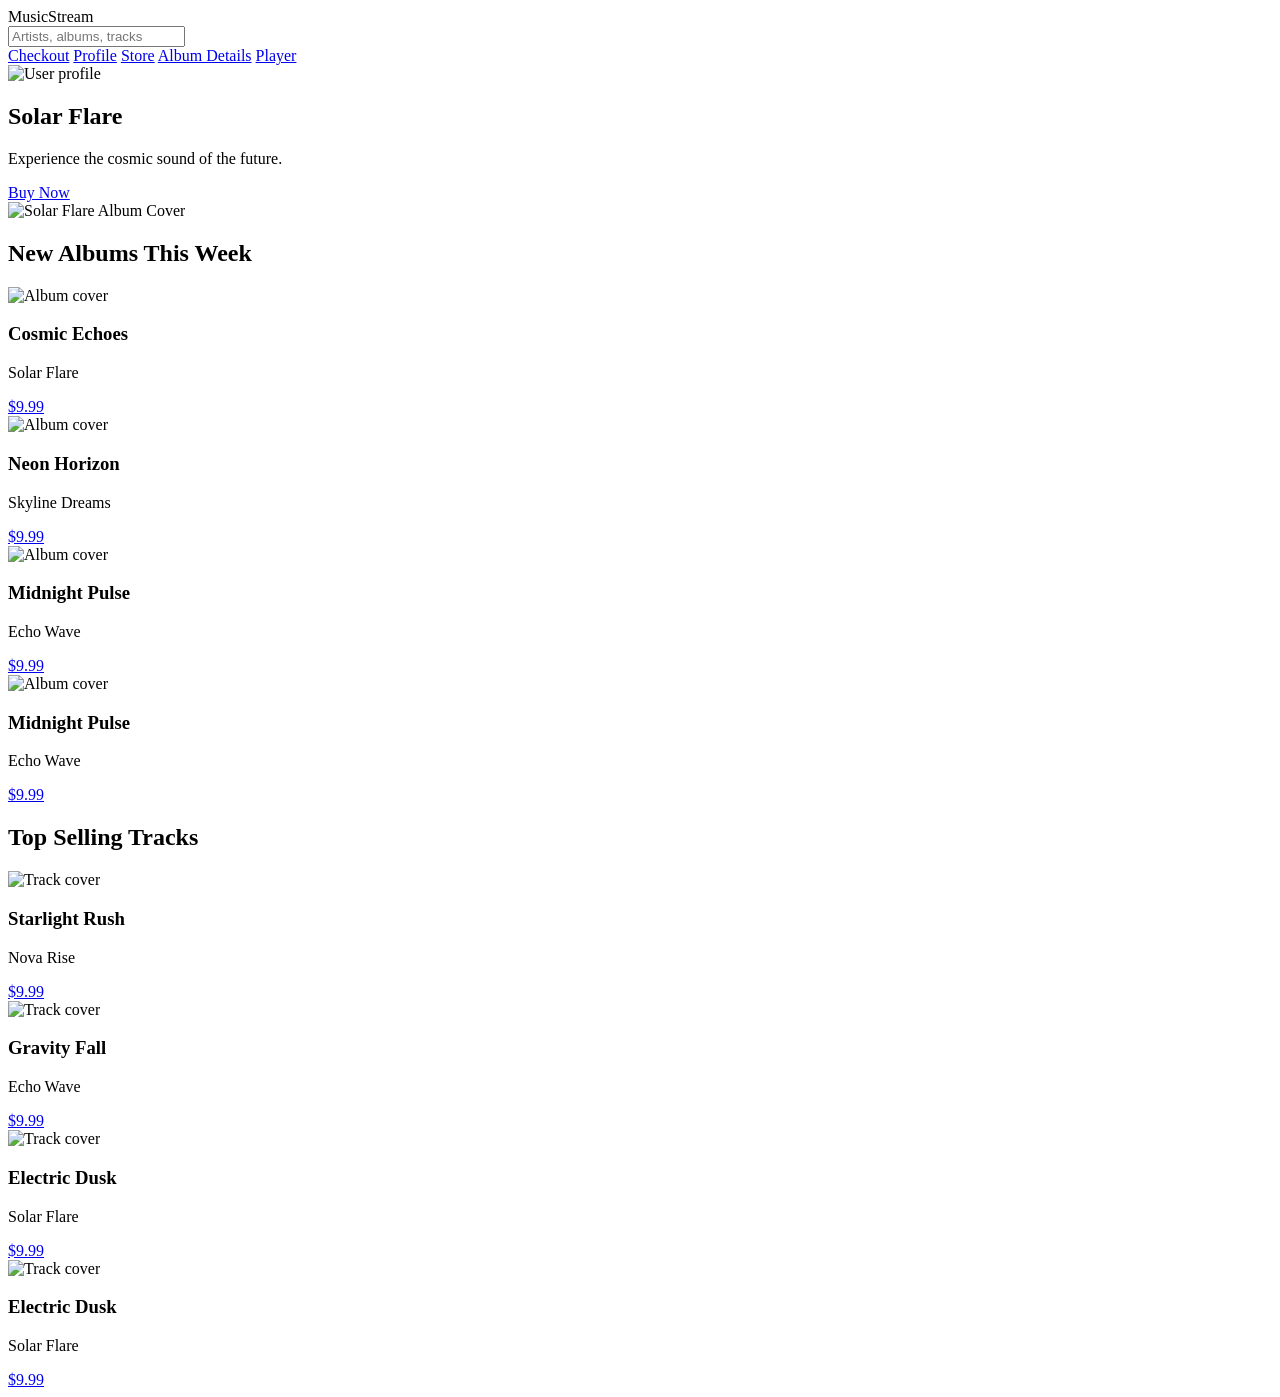
==== index.html @ a5d284c4 "feat: creacion de la estructura semantica del index" ====
<!DOCTYPE html>
<html lang="en">
<head>
    <meta charset="UTF-8">
    <meta name="viewport" content="width=device-width, initial-scale=1.0">
    <title>MusicStream</title>

    
    
    <link rel="stylesheet" href="css/main.css">
    <link rel="stylesheet" href="css/layout.css">
    <link rel="stylesheet" href="css/components.css">
</head>

<body>

<header class="header">

    <div class="logo">MusicStream</div>

    <div class="search-bar">
        <input type="text" placeholder="Artists, albums, tracks">
    </div>

    <nav class="nav-links">
        <a href="checkout.html">Checkout</a>
        <a href="profile.html">Profile</a>
        <a href="cart.html">Store</a>
        <a href="album-detail.html">Album Details</a>
        <a href="player.html">Player</a>
    </nav>

    <div class="avatar">
        <img src="assets/Perfil.jpeg" alt="User profile">
    </div>

</header>

<main>

<!-- HERO BANNER -->
  <section class="hero">

    <div class="hero-text">
        <h1>Solar Flare</h1>
        <p>Experience the cosmic sound of the future.</p>
        <a href="album-detail.html" class="btn-primary">Buy Now</a>
    </div>

    <div class="hero-image">
        <img src="assets/Portada_acdc.jpeg" alt="Solar Flare Album Cover">
    </div>

</section>



<!-- NEW ALBUMS -->
<section class="albums-section">

    <h2>New Albums This Week</h2>

    <div class="albums-grid">

        <article class="card album-card">
            <img src="assets/High Voltage__(1976).jpeg" alt="Album cover">
            <h3>Cosmic Echoes</h3>
            <p>Solar Flare</p>
             <a href="album-detail.html" class="btn-price">$9.99</a>
        </article>

        <article class="card album-card">
            <img src="assets/Let There Be Rock_(1977).jpeg" alt="Album cover">
            <h3>Neon Horizon</h3>
            <p>Skyline Dreams</p>
             <a href="album-detail.html" class="btn-price">$9.99</a>
        </article>

        <article class="card album-card">
            <img src="assets/Highway To Hell_(1979).jpeg" alt="Album cover">
            <h3>Midnight Pulse</h3>
            <p>Echo Wave</p>
            <a href="album-detail.html" class="btn-price">$9.99</a>
        </article>

        <article class="card album-card">
            <img src="assets/Back In Black_(1980).jpeg" alt="Album cover">
            <h3>Midnight Pulse</h3>
            <p>Echo Wave</p>
            <a href="album-detail.html" class="btn-price">$9.99</a>
        </article>

    

    </div>

</section>

<!-- TOP SELLING TRACKS -->
<section class="albums-section">

    <h2>Top Selling Tracks</h2>

    <div class="albums-grid">

        <article class="card">
            <img src="assets/For Those About to Rock_(1981).jpeg" alt="Track cover">
            <h3>Starlight Rush</h3>
            <p>Nova Rise</p>
             <a href="album-detail.html" class="btn-price">$9.99</a>
        </article>

        <article class="card">
            <img src="assets/The Razors Edge_(1990).jpeg" alt="Track cover">
            <h3>Gravity Fall</h3>
            <p>Echo Wave</p>
            <a href="album-detail.html" class="btn-price">$9.99</a>
        </article>

        <article class="card">
            <img src="assets/Black Ice (2008).jpeg" alt="Track cover">
            <h3>Electric Dusk</h3>
            <p>Solar Flare</p>
            <a href="album-detail.html" class="btn-price">$9.99</a>
        </article>

        <article class="card">
            <img src="assets/Power Up (2020).jpeg" alt="Track cover">
            <h3>Electric Dusk</h3>
            <p>Solar Flare</p>
            <a href="album-detail.html" class="btn-price">$9.99</a>
        </article>

    </div>

</section>


</main>



</body>
</html>
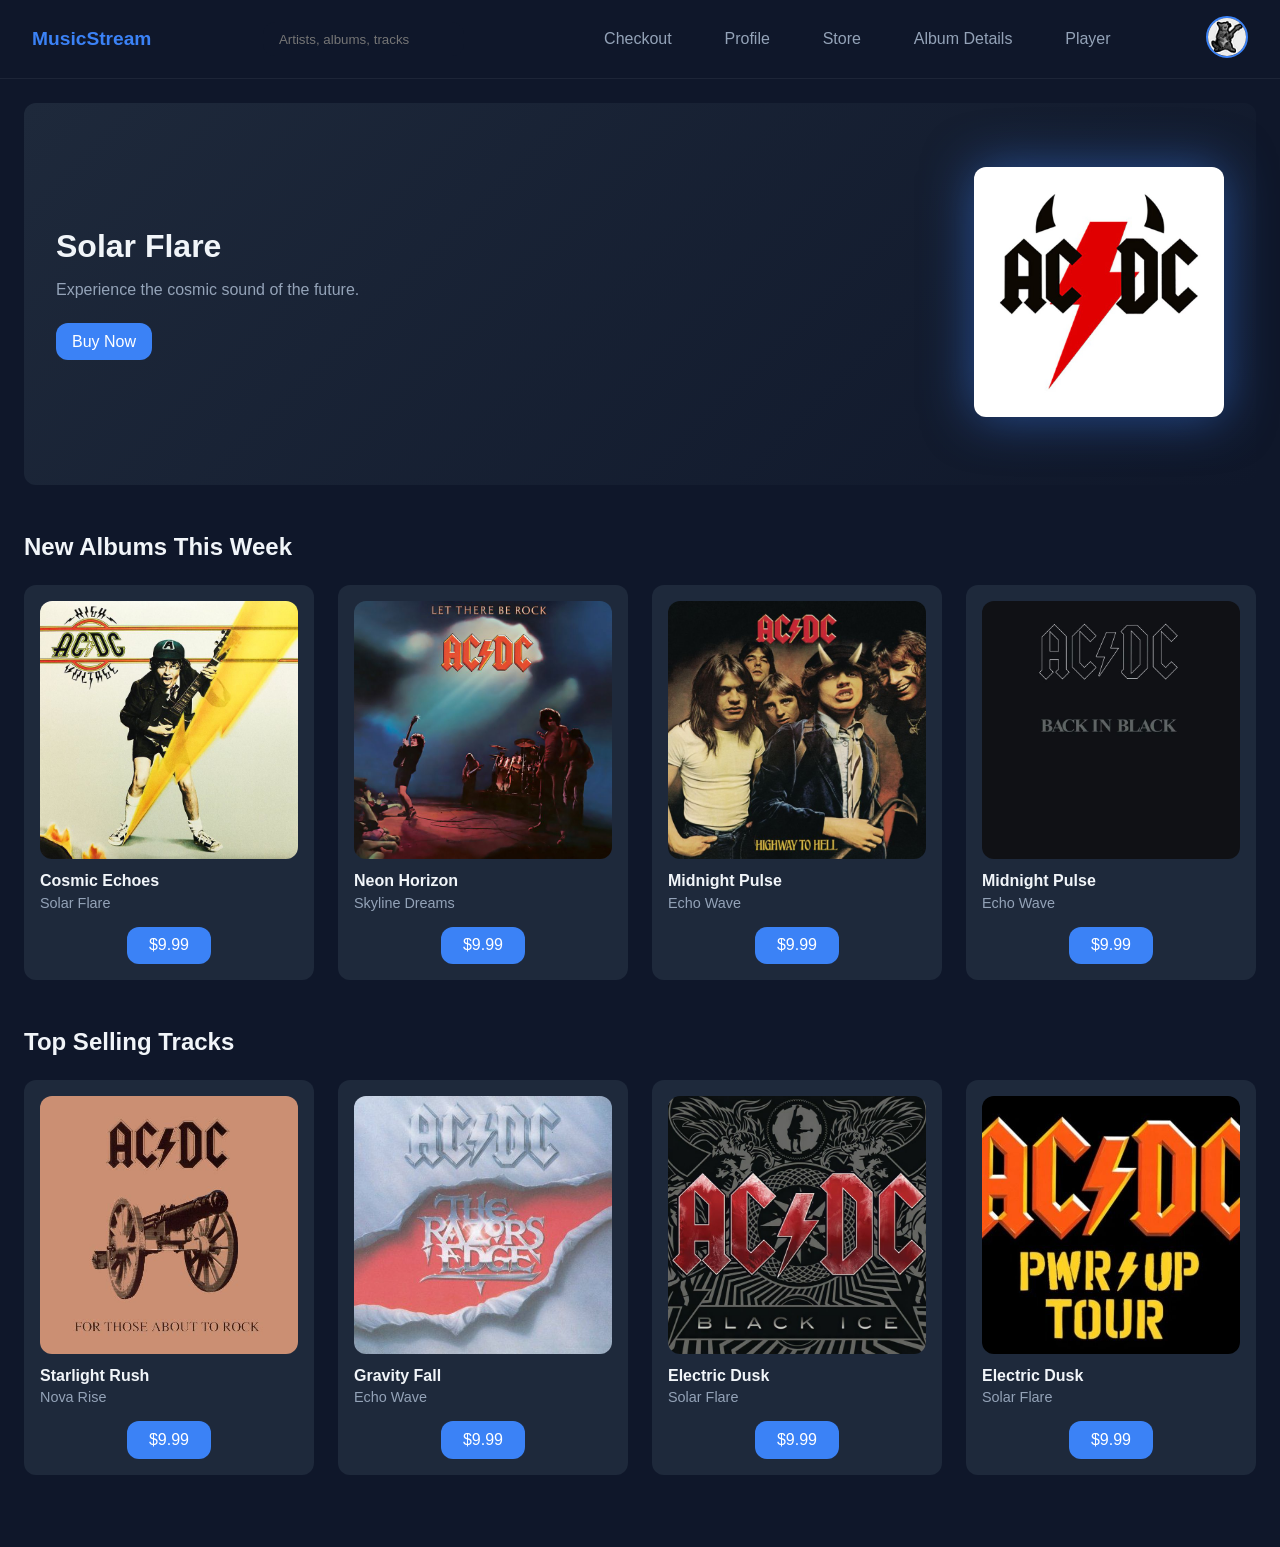
==== commit f4673352: "feat: Se agregan FAVICON para uso de la página" ====
--- a/index.html
+++ b/index.html
@@ -4,9 +4,11 @@
     <meta charset="UTF-8">
     <meta name="viewport" content="width=device-width, initial-scale=1.0">
     <title>MusicStream</title>
-
-    
-    
+    <link rel="icon" type="image/png" href="assets/favicon/favicon-96x96.png" sizes="96x96" />
+    <link rel="icon" type="image/svg+xml" href="assets/favicon/favicon.svg" />
+    <link rel="shortcut icon" href="assets/favicon/favicon.ico" />
+    <link rel="apple-touch-icon" sizes="180x180" href="assets/favicon/apple-touch-icon.png" />
+    <link rel="manifest" href="assets/favicon/site.webmanifest" />    
     <link rel="stylesheet" href="css/main.css">
     <link rel="stylesheet" href="css/layout.css">
     <link rel="stylesheet" href="css/components.css">
--- a/css/main.css
+++ b/css/main.css
@@ -0,0 +1,43 @@
+/* =========================
+   RESET BASE
+========================= */
+
+* {
+    margin: 0;
+    padding: 0;
+    box-sizing: border-box;
+}
+
+/* =========================
+   VARIABLES (Design System)
+========================= */
+
+:root {
+    --bg-primary: #0f172a;
+    --bg-secondary: #1e293b;
+    --accent: #3b82f6;
+    --text-primary: #f1f5f9;
+    --text-secondary: #94a3b8;
+    --radius: 12px;
+    --transition: 0.3s ease;
+}
+
+/* =========================
+   BASE
+========================= */
+
+body {
+    font-family: 'Poppins', sans-serif;
+    background-color: var(--bg-primary);
+    color: var(--text-primary);
+    min-height: 100vh;
+}
+
+a {
+    text-decoration: none;
+    color: inherit;
+}
+
+body {
+    font-family: Arial, Helvetica, sans-serif;
+}
--- a/css/layout.css
+++ b/css/layout.css
@@ -0,0 +1,690 @@
+/* =========================
+   HEADER GLOBAL
+========================= */
+
+.header {
+    background-color: var(--bg-secondary);
+    padding: 1rem;
+    display: grid;
+    gap: 1rem;
+}
+.header {
+    display: flex;
+    justify-content: space-between;
+    align-items: center;
+    padding: 1rem 2rem;
+}
+
+.logo a {
+    font-weight: 700;
+    text-decoration: none;
+    color: var(--text-primary);
+}
+
+.nav-links a {
+    margin-left: 1.5rem;
+    text-decoration: none;
+    color: var(--text-secondary);
+    transition: var(--transition);
+}
+
+.nav-links a:hover {
+    color: var(--accent);
+}
+
+
+/* Logo */
+.logo {
+    font-weight: 700;
+    font-size: 1.2rem;
+    color: var(--accent);
+}
+
+/* Search Bar */
+.search-bar input {
+    width: 100%;
+    padding: 0.6rem 1rem;
+    border-radius: var(--radius);
+    border: none;
+    background-color: var(--bg-primary);
+    color: var(--text-primary);
+}
+
+/* Nav */
+.nav-links {
+    display: flex;
+    gap: 1.5rem;
+}
+
+.nav-links a {
+    color: var(--text-secondary);
+    transition: var(--transition);
+}
+
+.nav-links a:hover {
+    color: var(--accent);
+}
+
+/* Avatar */
+.avatar img {
+    width: 36px;
+    height: 36px;
+    border-radius: 50%;
+    object-fit: cover;
+}
+
+/* =========================
+   HEADER DESKTOP
+========================= */
+
+@media (min-width: 768px) {
+    .header {
+        grid-template-columns: auto 1fr auto auto;
+        align-items: center;
+    }
+
+    .search-bar {
+        padding: 0 1rem;
+    }
+}
+
+/* =========================
+   MAIN CONTAINER
+========================= */
+
+main {
+    padding: 1.5rem;
+}
+/* =========================
+   HERO SECTION
+========================= */
+.hero {
+    display: grid;
+    gap: 2rem;
+    align-items: center;
+    background: linear-gradient(
+        135deg,
+        #1e293b,
+        #0f172a
+    );
+    padding: 4rem 2rem;
+    border-radius: var(--radius);
+    margin-bottom: 3rem;
+}
+
+.hero-text h1 {
+    font-size: 2rem;
+    margin-bottom: 1rem;
+}
+
+.hero-text p {
+    color: var(--text-secondary);
+    margin-bottom: 1.5rem;
+}
+
+.hero-image img {
+    width: 250px;
+    max-width: 100%;
+    border-radius: var(--radius);
+    box-shadow: 0 0 50px rgba(59, 130, 246, 0.5);
+}
+
+/* Desktop layout */
+@media (min-width: 768px) {
+    .hero {
+        grid-template-columns: 1fr auto;
+    }
+}
+
+/* =========================
+   ALBUMS SECTION
+========================= */
+
+.albums-section {
+    margin-bottom: 3rem;
+}
+
+.albums-section h2 {
+    margin-bottom: 1.5rem;
+}
+
+.albums-grid {
+    display: grid;
+    grid-template-columns: repeat(2, 1fr);
+    gap: 1.5rem;
+}
+
+@media (min-width: 768px) {
+    .albums-grid {
+        grid-template-columns: repeat(4, 1fr);
+    }
+}
+
+/* Detalles de albunes Página 2*/
+
+/* =========================
+   ALBUM HEADER
+========================= */
+
+.album-header {
+    display: grid;
+    gap: 2rem;
+    margin-bottom: 3rem;
+}
+
+.album-cover img {
+    width: 100%;
+    border-radius: var(--radius);
+}
+
+.album-meta h1 {
+    font-size: 2rem;
+    margin-bottom: 0.5rem;
+}
+
+.album-meta h2 {
+    font-weight: 400;
+    color: var(--text-secondary);
+    margin-bottom: 1rem;
+}
+
+.album-year,
+.album-genre {
+    color: var(--text-secondary);
+    margin-bottom: 0.5rem;
+}
+
+@media (min-width: 768px) {
+    .album-header {
+        grid-template-columns: 1fr 1fr;
+        align-items: center;
+    }
+}
+
+/* =========================
+   TRACKLIST TABLE
+========================= */
+
+.tracklist-section {
+    margin-bottom: 3rem;
+}
+
+.tracklist-section h2 {
+    margin-bottom: 1.5rem;
+}
+
+.track-table {
+    width: 100%;
+    border-collapse: collapse;
+}
+
+.track-table th {
+    text-align: left;
+    padding-bottom: 0.8rem;
+    color: var(--text-secondary);
+    font-weight: 500;
+    border-bottom: 1px solid rgba(255,255,255,0.2);
+}
+
+.track-table td {
+    padding: 0.8rem 0;
+    border-bottom: 1px solid rgba(255,255,255,0.05);
+}
+
+/* Hover effect (reproducible feel) */
+.track-table tbody tr:hover {
+    background-color: rgba(255,255,255,0.05);
+    cursor: pointer;
+}
+
+/* =========================
+   INFO TABS
+========================= */
+
+.info-tabs {
+    margin-bottom: 4rem;
+}
+
+.tabs-nav {
+    display: flex;
+    gap: 2rem;
+    border-bottom: 1px solid rgba(255,255,255,0.2);
+    margin-bottom: 1.5rem;
+}
+
+.tab-btn {
+    background: none;
+    border: none;
+    color: var(--text-secondary);
+    padding: 0.5rem 0;
+    cursor: pointer;
+    font-size: 1rem;
+    position: relative;
+    transition: var(--transition);
+}
+
+.tab-btn:hover {
+    color: var(--accent);
+}
+
+.tab-btn.active {
+    color: var(--accent);
+}
+
+.tab-btn.active::after {
+    content: "";
+    position: absolute;
+    bottom: -1px;
+    left: 0;
+    width: 100%;
+    height: 2px;
+    background-color: var(--accent);
+}
+
+.tab-panel h3 {
+    margin-bottom: 1rem;
+}
+
+.tab-panel p {
+    color: var(--text-secondary);
+    line-height: 1.6;
+}
+/* Reproduccion de canciones pagina 3*/
+/* =========================
+   PRIMARY MUSIC PLAYER
+========================= */
+
+.player-layout {
+    display: grid;
+    gap: 3rem;
+    padding: 2rem;
+}
+
+/* Main Player */
+.player-main {
+    text-align: center;
+}
+
+.player-cover img {
+    width: 300px;
+    max-width: 100%;
+    border-radius: var(--radius);
+    box-shadow: 0 0 40px rgba(255, 0, 150, 0.4);
+    margin-bottom: 2rem;
+}
+
+.player-main h1 {
+    margin-bottom: 0.5rem;
+}
+
+.player-main h2 {
+    color: var(--text-secondary);
+    margin-bottom: 2rem;
+}
+
+/* Progress Bar */
+.progress-bar {
+    height: 6px;
+    background: rgba(255,255,255,0.1);
+    border-radius: 10px;
+    margin-bottom: 1.5rem;
+    position: relative;
+}
+
+.progress {
+    width: 40%;
+    height: 100%;
+    background: var(--accent);
+    border-radius: 10px;
+}
+
+/* Controls */
+.player-controls {
+    display: flex;
+    justify-content: center;
+    gap: 2rem;
+    margin-bottom: 1.5rem;
+}
+
+.player-controls button {
+    background: none;
+    border: none;
+    font-size: 1.5rem;
+    color: var(--text-primary);
+    cursor: pointer;
+    transition: var(--transition);
+}
+
+.player-controls button:hover {
+    color: var(--accent);
+}
+
+.play-btn {
+    font-size: 2rem;
+}
+
+/* Volume */
+.volume-control input {
+    width: 200px;
+}
+
+/* Up Next */
+.up-next h3 {
+    margin-bottom: 1rem;
+}
+
+.up-next ul {
+    list-style: none;
+    padding: 0;
+}
+
+.up-next li {
+    padding: 0.6rem 0;
+    border-bottom: 1px solid rgba(255,255,255,0.05);
+}
+
+/* Desktop Layout */
+@media (min-width: 992px) {
+    .player-layout {
+        grid-template-columns: 2fr 1fr;
+        align-items: center;
+    }
+
+    .up-next {
+        border-left: 1px solid rgba(255,255,255,0.1);
+        padding-left: 2rem;
+    }
+}
+/* =========================
+   UP NEXT LIST
+========================= */
+
+.upnext-list {
+    list-style: none;
+    padding: 0;
+}
+
+.upnext-item {
+    display: flex;
+    align-items: center;
+    gap: 1rem;
+    padding: 0.6rem 0;
+    border-bottom: 1px solid rgba(255,255,255,0.05);
+    cursor: pointer;
+    transition: var(--transition);
+}
+
+.upnext-item:hover {
+    background-color: rgba(255,255,255,0.05);
+}
+
+.upnext-item img {
+    width: 45px;
+    height: 45px;
+    object-fit: cover;
+    border-radius: 6px;
+}
+
+.track-number {
+    color: var(--text-secondary);
+    margin-right: 0.3rem;
+}
+
+.track-title {
+    font-weight: 500;
+}
+
+/* Seccion de compras pagina 4*/
+
+/* =========================
+   SHOPPING CART
+========================= */
+
+.cart-layout {
+    display: grid;
+    gap: 3rem;
+    padding: 2rem;
+}
+
+.cart-item {
+    display: grid;
+    grid-template-columns: auto 1fr auto auto;
+    align-items: center;
+    gap: 1rem;
+    padding: 1rem 0;
+    border-bottom: 1px solid rgba(255,255,255,0.05);
+}
+
+.item-qty {
+    color: var(--text-secondary);
+}
+
+.cart-item img {
+    width: 70px;
+    border-radius: var(--radius);
+}
+
+.item-info h3 {
+    margin-bottom: 0.3rem;
+}
+
+.cart-item input {
+    width: 60px;
+    padding: 0.3rem;
+}
+
+.remove-btn {
+    background: none;
+    border: none;
+    cursor: pointer;
+    font-size: 1.2rem;
+}
+
+/* Summary */
+.cart-summary {
+    background: var(--bg-secondary);
+    padding: 2rem;
+    border-radius: var(--radius);
+}
+
+.summary-row,
+.summary-total {
+    display: flex;
+    justify-content: space-between;
+    margin-bottom: 1rem;
+}
+
+.summary-total {
+    font-weight: 600;
+    font-size: 1.2rem;
+}
+
+.checkout-btn {
+    display: block;
+    text-align: center;
+    margin-top: 1.5rem;
+}
+
+/* Desktop Layout */
+@media (min-width: 992px) {
+    .cart-layout {
+        grid-template-columns: 2fr 1fr;
+    }
+}
+/* Seccion de pago pagina 5*/
+/* =========================
+   CHECKOUT PAGE
+========================= */
+
+.checkout-container {
+    display: grid;
+    gap: 2rem;
+    margin-top: 2rem;
+}
+
+.checkout-section {
+    background-color: var(--bg-secondary);
+    padding: 1.5rem;
+    border-radius: var(--radius);
+    margin-bottom: 2rem;
+}
+
+.checkout-section h2 {
+    margin-bottom: 1rem;
+}
+
+.summary-item {
+    display: grid;
+    grid-template-columns: auto 1fr auto;
+    align-items: center;
+    gap: 1rem;
+    margin-bottom: 1rem;
+}
+
+.summary-item img {
+    width: 60px;
+    border-radius: var(--radius);
+}
+
+.summary-info p {
+    margin: 0;
+    font-weight: 500;
+}
+
+.summary-info small {
+    color: var(--text-secondary);
+}
+
+
+.payment-options {
+    display: flex;
+    gap: 1rem;
+    margin-bottom: 1rem;
+}
+
+.payment-card {
+    background-color: var(--bg-primary);
+    padding: 0.6rem 1rem;
+    border-radius: var(--radius);
+    cursor: pointer;
+}
+
+.form-group input,
+.form-row input {
+    width: 100%;
+    padding: 0.6rem;
+    border-radius: var(--radius);
+    border: none;
+    background-color: var(--bg-primary);
+    color: var(--text-primary);
+}
+
+.form-group {
+    margin-bottom: 1rem;
+}
+
+.form-row {
+    display: flex;
+    gap: 1rem;
+    margin-bottom: 1rem;
+}
+
+.checkout-summary {
+    background-color: var(--bg-secondary);
+    padding: 1.5rem;
+    border-radius: var(--radius);
+    height: fit-content;
+}
+
+.summary-item,
+.summary-total {
+    display: flex;
+    justify-content: space-between;
+    margin-bottom: 0.8rem;
+}
+
+.summary-total {
+    font-weight: 700;
+}
+
+.place-order {
+    width: 100%;
+    margin-top: 1rem;
+}
+
+/* Desktop layout */
+@media (min-width: 768px) {
+    .checkout-container {
+        grid-template-columns: 2fr 1fr;
+    }
+}
+
+/* Perfil de usuario pagina 6*/
+
+.header {
+    display: flex;
+    justify-content: space-between;
+    align-items: center;
+    padding: 1rem 2rem;
+    background-color: #0f172a;
+    border-bottom: 1px solid rgba(255, 255, 255, 0.06);
+    position: sticky;
+    top: 0;
+    z-index: 100;
+}
+
+.logo a {
+    font-weight: 700;
+    font-size: 1.25rem;
+    text-decoration: none;
+    color: var(--text-primary);
+    letter-spacing: 0.5px;
+}
+
+.nav-links {
+    display: flex;
+    align-items: center;
+}
+
+.nav-links a {
+    margin-left: 1.8rem;
+    text-decoration: none;
+    color: var(--text-secondary);
+    transition: 0.3s ease;
+    font-weight: 500;
+    position: relative;
+}
+
+/* efecto línea elegante al pasar el mouse */
+.nav-links a::after {
+    content: "";
+    position: absolute;
+    left: 0;
+    bottom: -4px;
+    width: 0%;
+    height: 2px;
+    background-color: #3b82f6;
+    transition: 0.3s ease;
+}
+
+.nav-links a:hover {
+    color: #3b82f6;
+}
+
+.nav-links a:hover::after {
+    width: 100%;
+}
+
+.avatar img {
+    width: 42px;
+    height: 42px;
+    border-radius: 50%;
+    object-fit: cover;
+    border: 2px solid #3b82f6;
+    transition: 0.3s ease;
+}
+
+.avatar img:hover {
+    transform: scale(1.05);
+}
+
--- a/css/components.css
+++ b/css/components.css
@@ -0,0 +1,105 @@
+/* =========================
+   BUTTONS
+========================= */
+
+.btn-primary {
+    background-color: var(--accent);
+    color: white;
+    padding: 0.6rem 1rem;
+    border-radius: var(--radius);
+    transition: var(--transition);
+    display: inline-block;
+}
+
+.btn-primary:hover {
+    opacity: 0.8;
+}
+
+.btn-price {
+    margin-top: 1rem;
+    align-self: center;
+    background-color: var(--accent);
+    color: white;
+    padding: 0.6rem 1.4rem;
+    border-radius: var(--radius);
+    font-size: 1rem;
+    font-weight: 500;
+    transition: var(--transition);
+}
+
+.btn-price:hover {
+    opacity: 0.85;
+    transform: scale(1.05);
+}
+
+
+
+/* =========================
+   CARD
+========================= */
+
+.card {
+    background-color: var(--bg-secondary);
+    padding: 1rem;
+    border-radius: var(--radius);
+    transition: var(--transition);
+    display: flex;
+    flex-direction: column;
+}
+
+
+.card:hover {
+    transform: translateY(-4px);
+}
+
+.card img {
+    width: 100%;
+    aspect-ratio: 1 / 1;
+    object-fit: cover;
+    border-radius: var(--radius);
+    margin-bottom: 0.8rem;
+}
+
+.card h3 {
+    font-size: 1rem;
+    margin-bottom: 0.3rem;
+}
+
+.card p {
+    font-size: 0.9rem;
+    color: var(--text-secondary);
+}
+
+/* Botones, pagina secundaria /*
+
+/* =========================
+   ALBUM ACTIONS
+========================= */
+
+.btn-cart {
+    display: inline-block;
+    margin-top: 1.5rem;
+    font-size: 1rem;
+    padding: 0.8rem 1.5rem;
+}
+
+.secondary-actions {
+    margin-top: 1rem;
+    display: flex;
+    gap: 1rem;
+}
+
+.btn-secondary {
+    background-color: transparent;
+    border: 1px solid var(--accent);
+    color: var(--accent);
+    padding: 0.5rem 1rem;
+    border-radius: var(--radius);
+    cursor: pointer;
+    transition: var(--transition);
+}
+
+.btn-secondary:hover {
+    background-color: var(--accent);
+    color: white;
+}
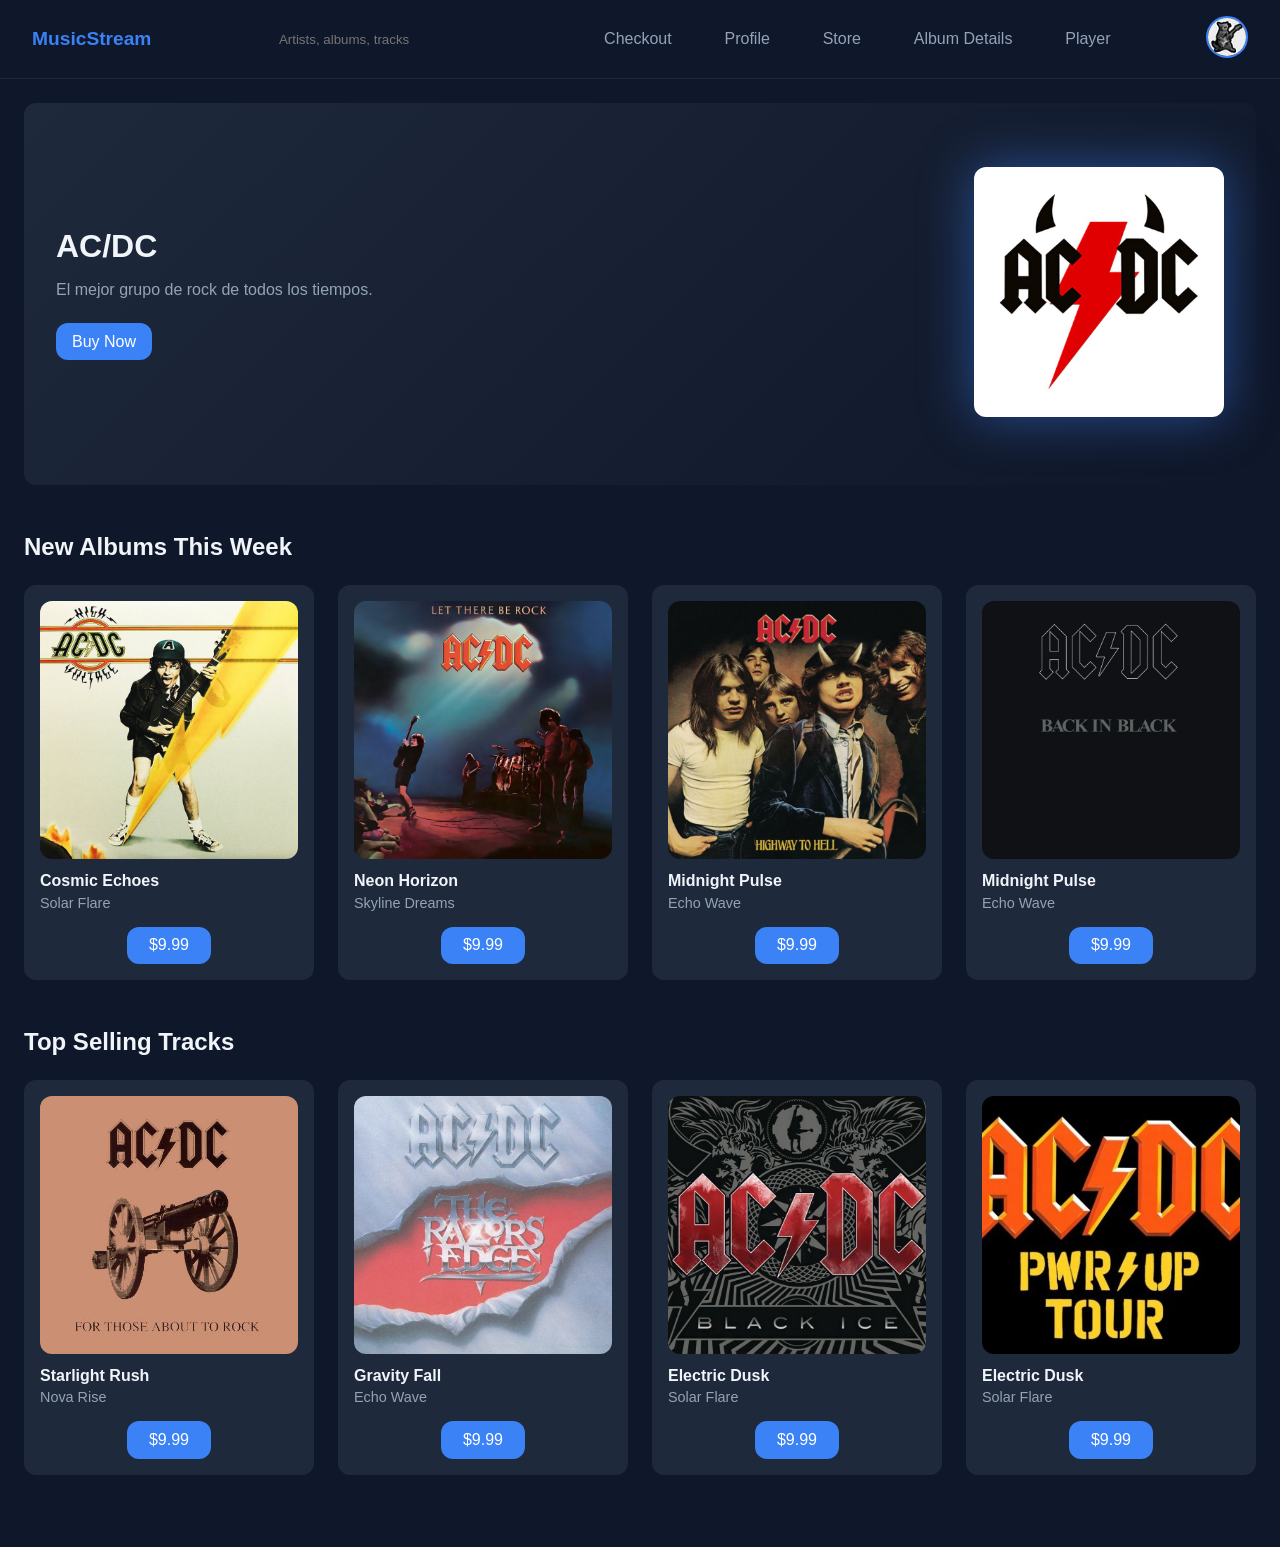
==== commit cf9ed518: "Cambio de titulo del hero" ====
--- a/index.html
+++ b/index.html
@@ -44,8 +44,8 @@
   <section class="hero">
 
     <div class="hero-text">
-        <h1>Solar Flare</h1>
-        <p>Experience the cosmic sound of the future.</p>
+        <h1>AC/DC</h1>
+        <p>El mejor grupo de rock de todos los tiempos.</p>
         <a href="album-detail.html" class="btn-primary">Buy Now</a>
     </div>
 
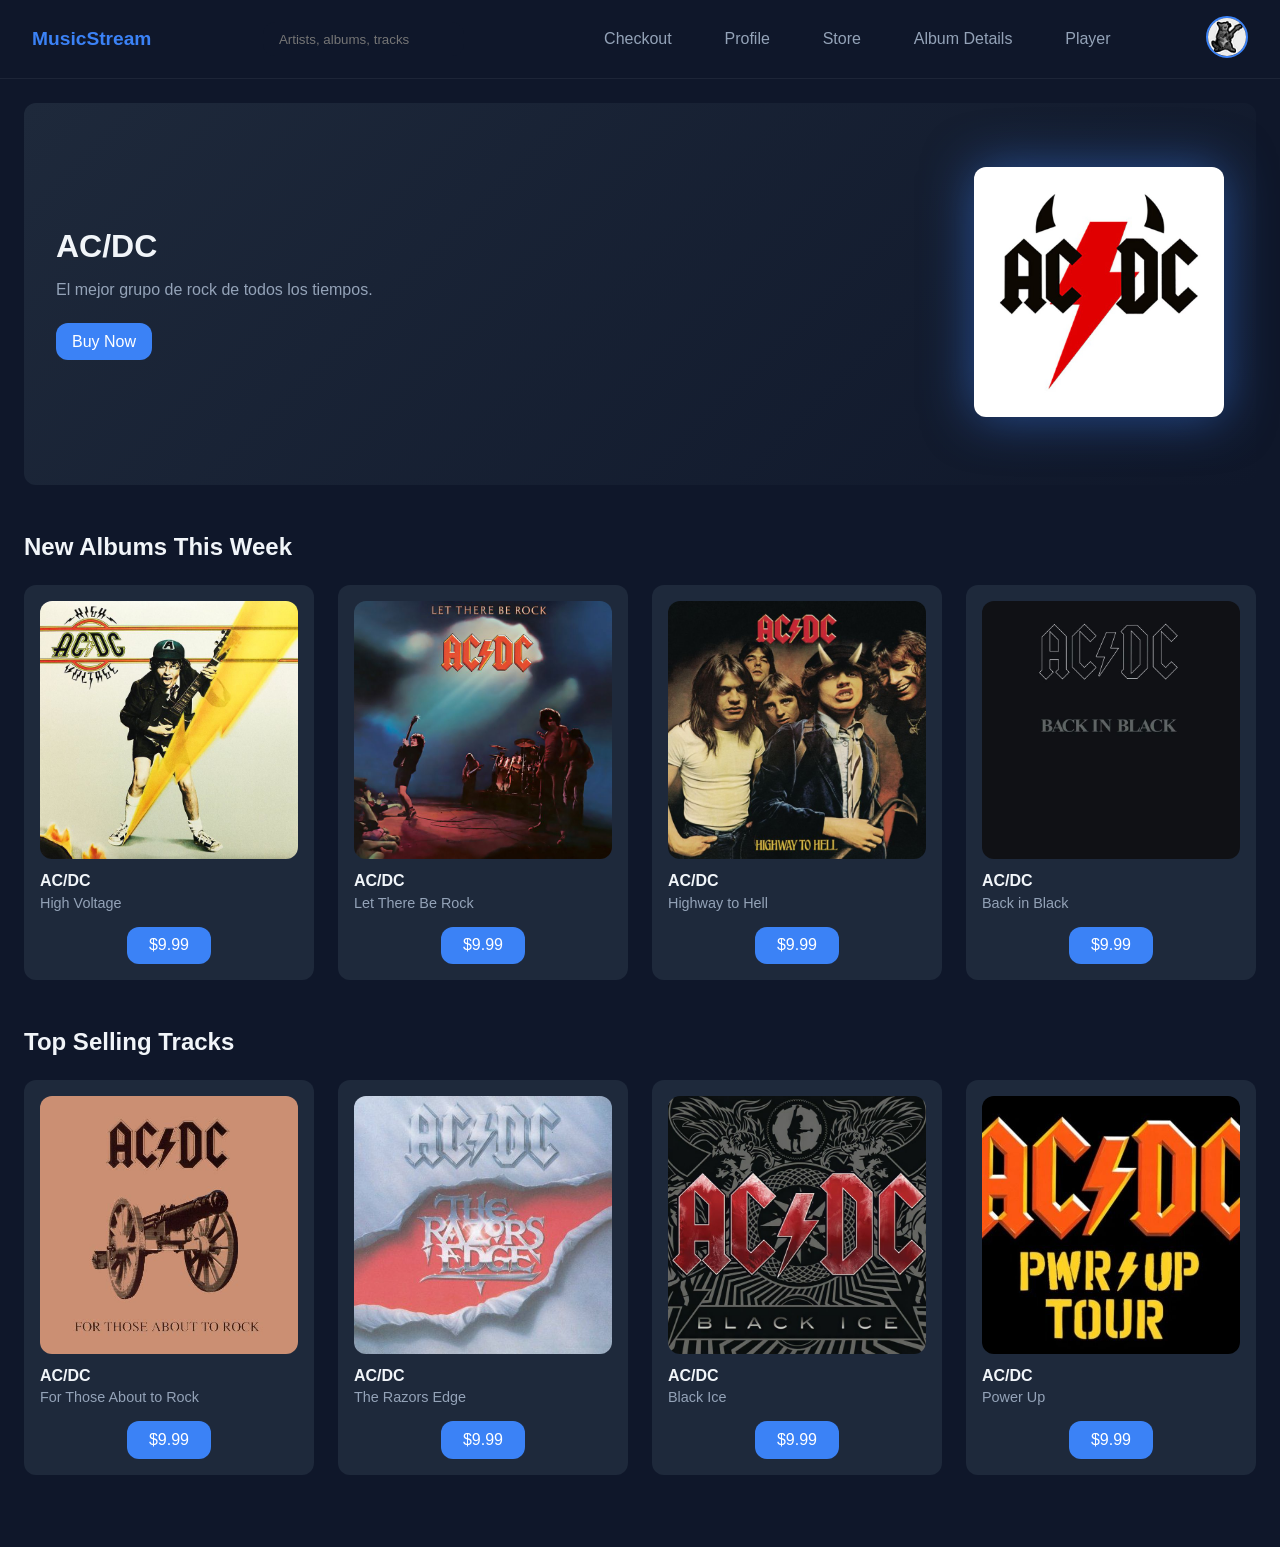
==== commit e9101d64: "feat: Se realizan pequeños cambios en la presentación de los albunes" ====
--- a/index.html
+++ b/index.html
@@ -66,29 +66,29 @@
 
         <article class="card album-card">
             <img src="assets/High Voltage__(1976).jpeg" alt="Album cover">
-            <h3>Cosmic Echoes</h3>
-            <p>Solar Flare</p>
+            <h3>AC/DC</h3>
+            <p>High Voltage</p>
              <a href="album-detail.html" class="btn-price">$9.99</a>
         </article>
 
         <article class="card album-card">
             <img src="assets/Let There Be Rock_(1977).jpeg" alt="Album cover">
-            <h3>Neon Horizon</h3>
-            <p>Skyline Dreams</p>
+            <h3>AC/DC</h3>
+            <p>Let There Be Rock</p>
              <a href="album-detail.html" class="btn-price">$9.99</a>
         </article>
 
         <article class="card album-card">
             <img src="assets/Highway To Hell_(1979).jpeg" alt="Album cover">
-            <h3>Midnight Pulse</h3>
-            <p>Echo Wave</p>
+            <h3>AC/DC</h3>
+            <p>Highway to Hell</p>
             <a href="album-detail.html" class="btn-price">$9.99</a>
         </article>
 
         <article class="card album-card">
             <img src="assets/Back In Black_(1980).jpeg" alt="Album cover">
-            <h3>Midnight Pulse</h3>
-            <p>Echo Wave</p>
+            <h3>AC/DC</h3>
+            <p>Back in Black</p>
             <a href="album-detail.html" class="btn-price">$9.99</a>
         </article>
 
@@ -107,29 +107,29 @@
 
         <article class="card">
             <img src="assets/For Those About to Rock_(1981).jpeg" alt="Track cover">
-            <h3>Starlight Rush</h3>
-            <p>Nova Rise</p>
+            <h3>AC/DC</h3>
+            <p>For Those About to Rock</p>
              <a href="album-detail.html" class="btn-price">$9.99</a>
         </article>
 
         <article class="card">
             <img src="assets/The Razors Edge_(1990).jpeg" alt="Track cover">
-            <h3>Gravity Fall</h3>
-            <p>Echo Wave</p>
+            <h3>AC/DC</h3>
+            <p>The Razors Edge</p>
             <a href="album-detail.html" class="btn-price">$9.99</a>
         </article>
 
         <article class="card">
             <img src="assets/Black Ice (2008).jpeg" alt="Track cover">
-            <h3>Electric Dusk</h3>
-            <p>Solar Flare</p>
+            <h3>AC/DC</h3>
+            <p>Black Ice</p>
             <a href="album-detail.html" class="btn-price">$9.99</a>
         </article>
 
         <article class="card">
             <img src="assets/Power Up (2020).jpeg" alt="Track cover">
-            <h3>Electric Dusk</h3>
-            <p>Solar Flare</p>
+            <h3>AC/DC</h3>
+            <p>Power Up</p>
             <a href="album-detail.html" class="btn-price">$9.99</a>
         </article>
 
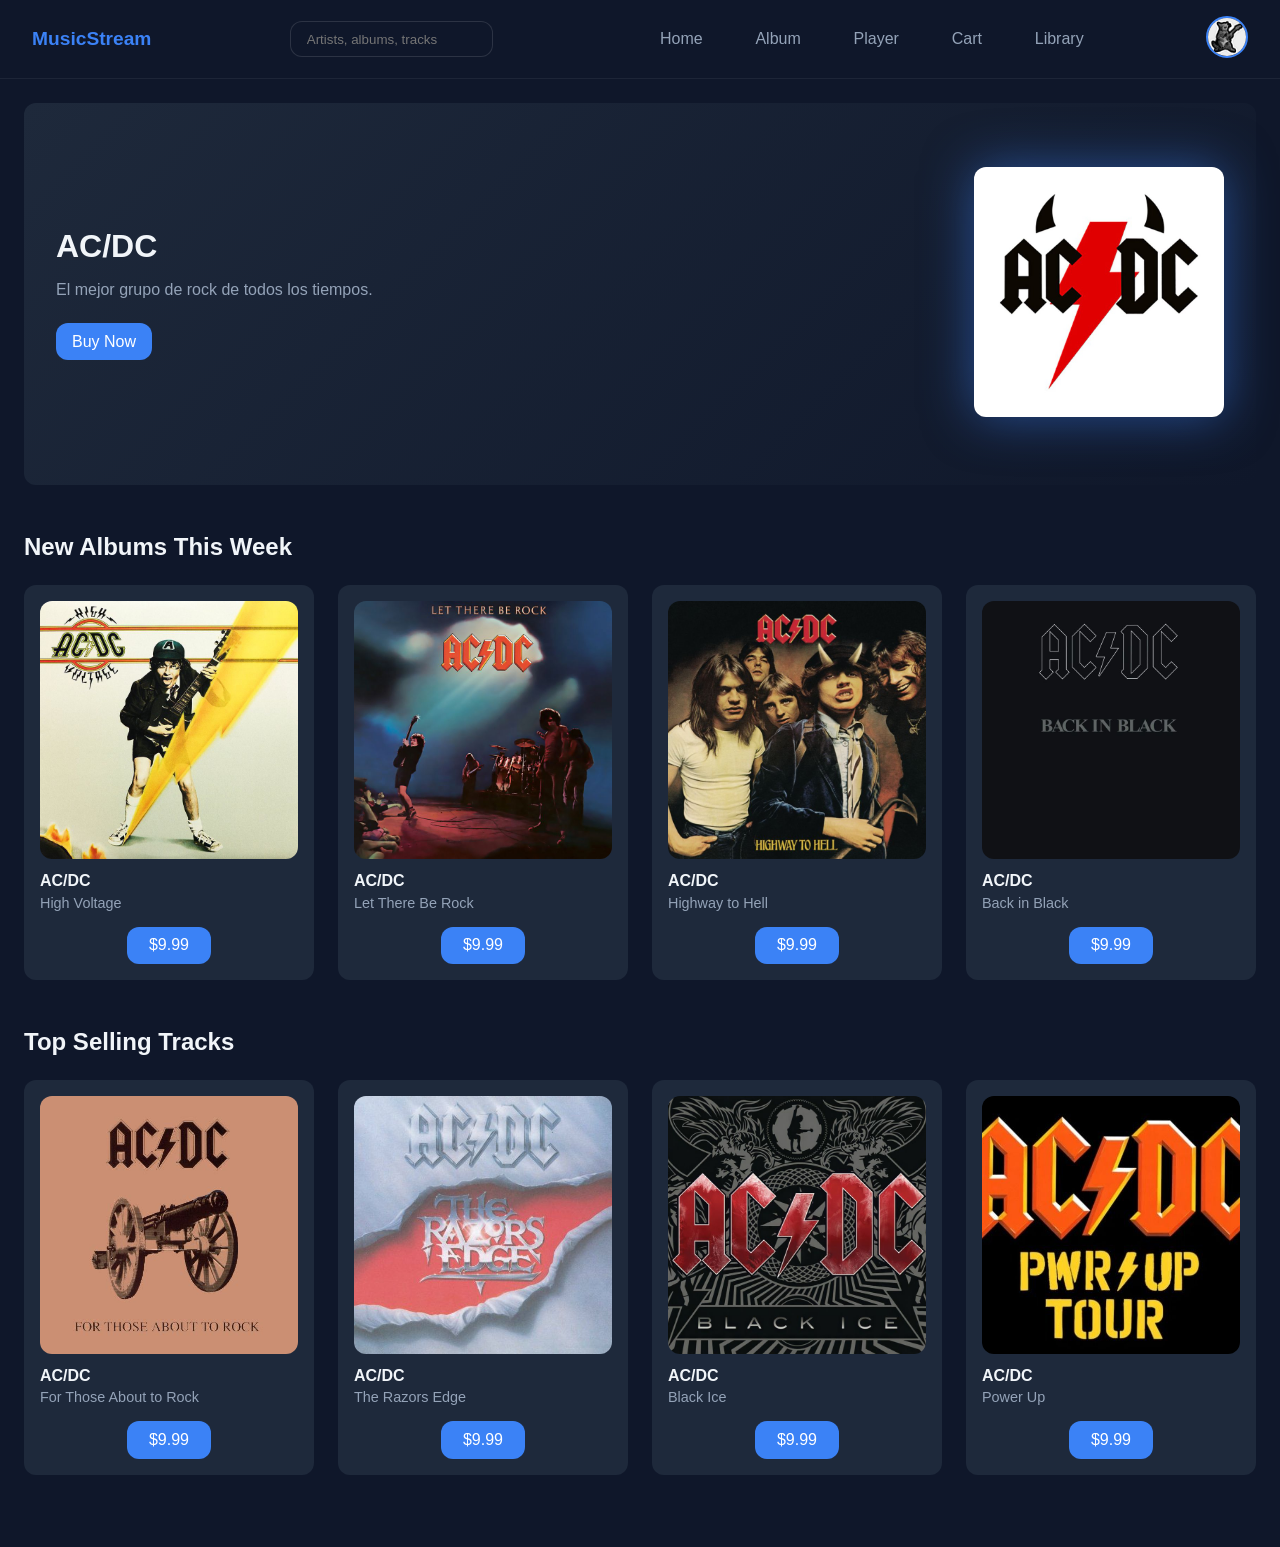
==== commit 9a4ce330: "fix: corrige favicon, navegacion y textos; agrega estilos de perfil y diseno adaptable; docs: README" ====
--- a/index.html
+++ b/index.html
@@ -25,11 +25,11 @@
     </div>
 
     <nav class="nav-links">
-        <a href="checkout.html">Checkout</a>
-        <a href="profile.html">Profile</a>
-        <a href="cart.html">Store</a>
-        <a href="album-detail.html">Album Details</a>
+        <a href="index.html">Home</a>
+        <a href="album-detail.html">Album</a>
         <a href="player.html">Player</a>
+        <a href="cart.html">Cart</a>
+        <a href="profile.html">Library</a>
     </nav>
 
     <div class="avatar">
@@ -50,7 +50,7 @@
     </div>
 
     <div class="hero-image">
-        <img src="assets/Portada_acdc.jpeg" alt="Solar Flare Album Cover">
+        <img src="assets/Portada_acdc.jpeg" alt="AC/DC logo">
     </div>
 
 </section>
@@ -132,7 +132,6 @@
             <p>Power Up</p>
             <a href="album-detail.html" class="btn-price">$9.99</a>
         </article>
-
     </div>
 
 </section>
--- a/css/layout.css
+++ b/css/layout.css
@@ -688,3 +688,58 @@
     transform: scale(1.05);
 }
 
+
+/* =========================
+   PULIDO FINAL
+========================= */
+
+.remove-btn {
+    color: var(--text-secondary);
+}
+
+.remove-btn:hover {
+    color: #ef4444;
+}
+
+.search-bar input {
+    border: 1px solid rgba(255, 255, 255, 0.12);
+}
+
+.search-bar input:focus {
+    outline: none;
+    border-color: var(--accent);
+}
+
+img {
+    max-width: 100%;
+}
+
+/* Encabezado adaptable en celular */
+@media (max-width: 767px) {
+    .header {
+        flex-wrap: wrap;
+        justify-content: center;
+        gap: 0.75rem;
+        padding: 0.75rem 1rem;
+    }
+
+    .search-bar {
+        order: 3;
+        flex: 1 1 100%;
+    }
+
+    .nav-links {
+        order: 2;
+        flex-wrap: wrap;
+        justify-content: center;
+        gap: 0.5rem 1rem;
+    }
+
+    .nav-links a {
+        margin-left: 0;
+    }
+
+    main {
+        padding: 1rem;
+    }
+}
